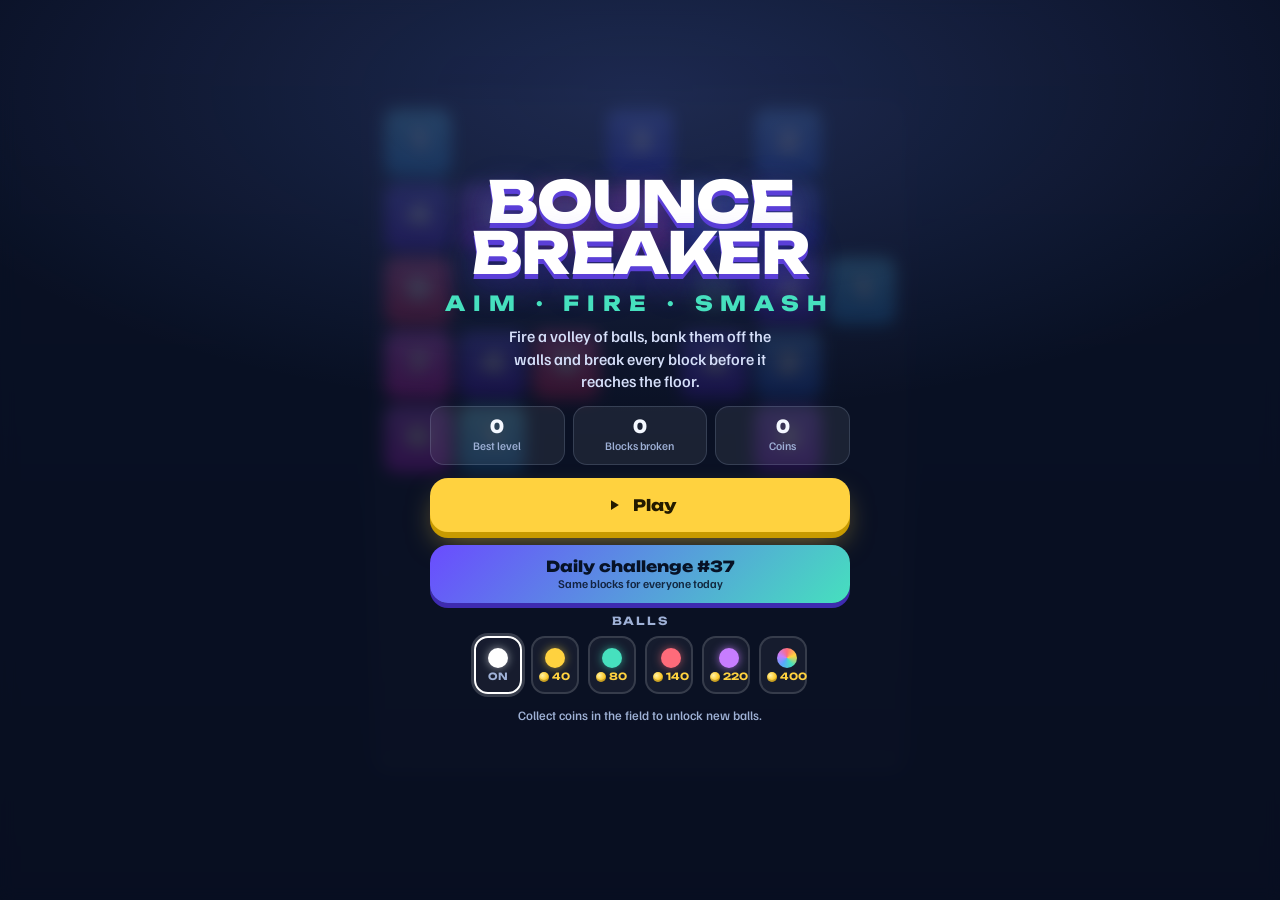
==== games/bounce-breaker/index.html @ fde75083 "Add Stack Tower and Bounce Breaker Stack Tower: one-tap isometric stacker with perfect-drop combos t" ====
<!doctype html>
<html lang="en">
<head>
<meta charset="utf-8">
<meta name="viewport" content="width=device-width,initial-scale=1,maximum-scale=1,user-scalable=no,viewport-fit=cover">
<title>Bounce Breaker: aim, fire and break the blocks</title>
<meta name="description" content="Aim a volley of balls, bank them off the walls and smash numbered blocks before they reach the floor. Collect extra balls, fire lasers and beat the daily challenge.">
<meta name="theme-color" content="#0C1830">
<link rel="preconnect" href="https://fonts.googleapis.com"><link rel="preconnect" href="https://fonts.gstatic.com" crossorigin>
<link rel="stylesheet" href="https://fonts.googleapis.com/css2?family=Familjen+Grotesk:wght@500;600;700&family=Unbounded:wght@600;700;800&display=swap">
<script src="/assets/skerry-sdk.js"></script>
<style>
  :root{
    --ink:#0C1830; --panel:rgba(18,30,58,.88); --line:rgba(200,220,255,.16);
    --text:#F4F8FF; --muted:#9FB1D6; --sun:#FFD23F; --sun-ink:#231A00; --mint:#46E0BE; --coral:#FF6B7A;
    --f-display:"Unbounded","Arial Rounded MT Bold","Trebuchet MS",system-ui,sans-serif;
    --f-body:"Familjen Grotesk","Helvetica Neue",Arial,system-ui,sans-serif;
  }
  *{box-sizing:border-box;-webkit-tap-highlight-color:transparent}
  html,body{margin:0;height:100%;background:var(--ink);color:var(--text);font:500 16px/1.4 var(--f-body);overflow:hidden;overscroll-behavior:none;-webkit-user-select:none;user-select:none;-webkit-touch-callout:none}
  canvas#game{position:fixed;inset:0;width:100%;height:100%;display:block;touch-action:none}
  button{font:inherit;color:inherit;border:0;background:none;cursor:pointer}
  [hidden]{display:none!important}

  .hud{position:fixed;left:0;right:0;top:0;display:flex;gap:8px;align-items:center;pointer-events:none;z-index:2;
    padding:calc(10px + env(safe-area-inset-top,0px)) max(12px,env(safe-area-inset-right,0px)) 0 max(12px,env(safe-area-inset-left,0px))}
  .hud > *{pointer-events:auto}
  .lvl{flex:1;min-width:0;display:grid;gap:2px}
  .lvl small{font:700 .66rem/1 var(--f-display);letter-spacing:.16em;color:var(--muted)}
  .lvl b{font:800 1.7rem/1 var(--f-display);font-variant-numeric:tabular-nums}
  .lvl span{font-size:.74rem;color:var(--muted);font-variant-numeric:tabular-nums}
  .coins{display:flex;align-items:center;gap:6px;padding:7px 11px 7px 8px;border-radius:999px;background:var(--panel);border:1px solid var(--line);font:800 .9rem/1 var(--f-display);font-variant-numeric:tabular-nums}
  .coin{width:18px;height:18px;border-radius:50%;background:radial-gradient(circle at 35% 35%,#FFF2A8,#FFD23F 45%,#E0A400);box-shadow:inset 0 -2px 0 rgba(0,0,0,.18)}
  .ibtn{width:42px;height:42px;border-radius:13px;display:grid;place-items:center;background:var(--panel);border:1px solid var(--line)}
  .ibtn svg{width:19px;height:19px}
  .tools{position:fixed;right:max(12px,env(safe-area-inset-right,0px));bottom:calc(12px + env(safe-area-inset-bottom,0px));display:flex;gap:8px;z-index:2}
  .tool{height:44px;padding:0 14px;border-radius:14px;display:flex;align-items:center;gap:7px;background:var(--panel);border:1px solid var(--line);font:700 .78rem/1 var(--f-display)}
  .tool svg{width:17px;height:17px}
  .tool.on{background:var(--sun);color:var(--sun-ink);border-color:transparent}
  .pop{position:fixed;left:50%;top:34%;transform:translate(-50%,-50%);font:800 clamp(1.8rem,9vw,3rem)/1 var(--f-display);color:#fff;text-shadow:0 4px 30px rgba(0,0,0,.5);opacity:0;pointer-events:none;z-index:4;white-space:nowrap}
  .pop.show{animation:popin 1.3s cubic-bezier(.3,1.6,.5,1) forwards}
  @keyframes popin{0%{opacity:0;transform:translate(-50%,-50%) scale(.5)}15%{opacity:1;transform:translate(-50%,-50%) scale(1.08)}30%{transform:translate(-50%,-50%) scale(1)}75%{opacity:1}100%{opacity:0;transform:translate(-50%,-62%)}}
  .hint{position:fixed;left:0;right:0;bottom:calc(66px + env(safe-area-inset-bottom,0px));text-align:center;font:600 .9rem/1.2 var(--f-body);color:#DCE6FF;pointer-events:none;transition:opacity .4s;z-index:2}

  .screen{position:fixed;inset:0;display:flex;overflow:auto;padding:calc(16px + env(safe-area-inset-top,0px)) 16px calc(16px + env(safe-area-inset-bottom,0px));
    background:radial-gradient(100% 60% at 50% 10%,rgba(110,140,255,.2),transparent 60%),rgba(8,14,32,.8);backdrop-filter:blur(8px);-webkit-backdrop-filter:blur(8px);z-index:5}
  .card{margin:auto;width:min(420px,100%);display:grid;gap:13px;justify-items:center;text-align:center;animation:pop .35s cubic-bezier(.3,1.5,.5,1)}
  @keyframes pop{from{transform:scale(.94);opacity:0}to{transform:none;opacity:1}}
  .logo{margin:0;font:800 clamp(2.5rem,12.5vw,3.6rem)/.9 var(--f-display);letter-spacing:-.03em;color:#fff;text-shadow:0 5px 0 #5B3FD8,0 12px 34px rgba(80,60,220,.45)}
  .logo span{display:block;font-size:.36em;letter-spacing:.38em;margin-top:.7em;color:var(--mint);text-shadow:none}
  .lead{margin:0;color:#D6E0FA;max-width:31ch}
  .stats{display:grid;grid-template-columns:repeat(3,1fr);gap:8px;width:100%}
  .stat{background:rgba(255,255,255,.07);border:1px solid var(--line);border-radius:14px;padding:10px 6px;display:grid;gap:2px}
  .stat b{font:800 1.12rem/1.1 var(--f-display);font-variant-numeric:tabular-nums}
  .stat small{font-size:.72rem;color:var(--muted)}
  .btn{display:inline-flex;align-items:center;justify-content:center;gap:10px;width:100%;height:54px;border-radius:18px;font:800 .98rem/1 var(--f-display);transition:transform .12s,box-shadow .12s}
  .btn svg{width:18px;height:18px}
  .btn.sun{background:var(--sun);color:var(--sun-ink);box-shadow:0 6px 0 #C89A00,0 14px 30px -8px rgba(255,210,63,.55)}
  .btn.sun:active{transform:translateY(4px);box-shadow:0 2px 0 #C89A00}
  .btn.daily{height:auto;min-height:58px;padding:9px 14px;background:linear-gradient(135deg,#6A4CFF,#46E0BE);color:#071226;box-shadow:0 5px 0 #3E2BB0}
  .btn.daily:active{transform:translateY(3px);box-shadow:0 2px 0 #3E2BB0}
  .btn.daily span{display:grid;gap:3px}
  .btn.daily b{font:800 .95rem/1 var(--f-display)}
  .btn.daily small{font:600 .74rem/1.1 var(--f-body);opacity:.85}
  .btn.ghost{background:rgba(255,255,255,.08);border:1px solid var(--line);height:50px;font-size:.88rem}
  .btn.cont{background:linear-gradient(135deg,#FFD23F,#FF9F43);color:#2A1600;box-shadow:0 5px 0 #C27200}
  .btn.cont:disabled{opacity:.45;filter:grayscale(.5)}
  .row2{display:grid;grid-template-columns:1fr 1fr;gap:10px;width:100%}
  .big{font:800 clamp(2.6rem,13vw,3.8rem)/1 var(--f-display);margin:0;font-variant-numeric:tabular-nums}
  .kicker{font:700 .76rem/1 var(--f-display);letter-spacing:.2em;color:var(--muted);margin:0}
  .note{font-size:.8rem;color:var(--muted);margin:0}
  .skins{width:100%;display:grid;gap:8px}
  .skins p{margin:0;font:700 .7rem/1 var(--f-display);letter-spacing:.16em;color:var(--muted)}
  .sk{display:flex;gap:9px;justify-content:center;flex-wrap:wrap}
  .sb{position:relative;width:48px;height:58px;border-radius:14px;border:2px solid rgba(255,255,255,.14);background:rgba(255,255,255,.05);display:grid;place-items:center;align-content:center;gap:4px;padding-top:2px}
  .sb.on{border-color:#fff;box-shadow:0 0 0 3px rgba(255,255,255,.18)}
  .sb i{width:20px;height:20px;border-radius:50%}
  .sb em{font:700 .62rem/1 var(--f-display);font-style:normal;color:var(--sun);display:flex;align-items:center;gap:3px}
  .sb em .coin{width:10px;height:10px}
  .sb.own em{color:var(--muted)}
  .toast{position:fixed;left:50%;bottom:calc(28px + env(safe-area-inset-bottom,0px));transform:translate(-50%,20px);opacity:0;background:var(--text);color:var(--ink);padding:12px 18px;border-radius:999px;font-weight:700;z-index:9;transition:.2s;pointer-events:none;max-width:90vw;text-align:center}
  .toast.show{opacity:1;transform:translate(-50%,0)}
  @media (max-height:660px){.lead{display:none}.card{gap:9px}.logo{font-size:2.2rem}}
  @media (prefers-reduced-motion:reduce){*{animation:none!important;transition:none!important}}
</style>
</head>
<body>
<canvas id="game" aria-label="Bounce Breaker"></canvas>
<div class="hud" id="hud" hidden>
  <div class="lvl"><small id="lvlKick">LEVEL</small><b id="lvl">1</b><span id="lvlSub">Best 0</span></div>
  <div class="coins"><i class="coin"></i><span id="coins">0</span></div>
  <button class="ibtn" id="soundBtn" aria-label="Sound on or off"></button>
  <button class="ibtn" id="pauseBtn" aria-label="Pause"><svg viewBox="0 0 24 24" fill="currentColor"><rect x="6" y="5" width="4" height="14" rx="1.5"/><rect x="14" y="5" width="4" height="14" rx="1.5"/></svg></button>
</div>
<div class="tools" id="tools" hidden>
  <button class="tool" id="ffBtn" aria-label="Fast forward"><svg viewBox="0 0 24 24" fill="currentColor"><path d="M3 6l9 6-9 6zM12 6l9 6-9 6z"/></svg>Fast</button>
  <button class="tool" id="recallBtn" aria-label="Call the balls back"><svg viewBox="0 0 24 24" fill="none" stroke="currentColor" stroke-width="2.6" stroke-linecap="round" stroke-linejoin="round"><path d="M12 4v13M6 11l6 6 6-6M5 21h14"/></svg>Recall</button>
</div>
<div class="hint" id="hint" hidden>Aim at a spot, or pull back below the ball. Let go to fire</div>
<div class="pop" id="pop"></div>

<div class="screen" id="menu">
  <div class="card">
    <h1 class="logo">BOUNCE<br>BREAKER<span>AIM · FIRE · SMASH</span></h1>
    <p class="lead">Fire a volley of balls, bank them off the walls and break every block before it reaches the floor.</p>
    <div class="stats">
      <div class="stat"><b id="sBest">0</b><small>Best level</small></div>
      <div class="stat"><b id="sBroken">0</b><small>Blocks broken</small></div>
      <div class="stat"><b id="sCoins">0</b><small>Coins</small></div>
    </div>
    <button class="btn sun" id="playBtn"><svg viewBox="0 0 24 24" fill="currentColor"><path d="M8 5.5v13l10.5-6.5z"/></svg>Play</button>
    <button class="btn daily" id="dailyBtn"><span><b id="dailyName">Daily challenge</b><small id="dailySub">Same blocks for everyone today</small></span></button>
    <div class="skins"><p>BALLS</p><div class="sk" id="skins"></div></div>
    <p class="note" id="skinNote">Collect coins in the field to unlock new balls.</p>
  </div>
</div>
<div class="screen" id="pause" hidden>
  <div class="card">
    <h2 class="big" style="font-size:2.2rem">Paused</h2>
    <button class="btn sun" id="resumeBtn">Resume</button>
    <div class="row2"><button class="btn ghost" id="restartBtn">Restart</button><button class="btn ghost" id="quitBtn">Menu</button></div>
  </div>
</div>
<div class="screen" id="over" hidden>
  <div class="card">
    <p class="kicker" id="overKick">YOU REACHED</p>
    <h2 class="big" id="overScore">Level 1</h2>
    <p class="note" id="overSub"></p>
    <button class="btn cont" id="contBtn" hidden><span id="contTxt">Continue</span></button>
    <button class="btn sun" id="againBtn"><svg viewBox="0 0 24 24" fill="none" stroke="currentColor" stroke-width="2.6" stroke-linecap="round" stroke-linejoin="round"><path d="M4 12a8 8 0 1 0 2.6-5.9"/><path d="M4 4v4.5h4.5"/></svg>Play again</button>
    <div class="row2"><button class="btn ghost" id="shareBtn">Share</button><button class="btn ghost" id="menuBtn">Menu</button></div>
  </div>
</div>
<div class="toast" id="toast"></div>

<script>
(() => {
"use strict";
const SDK = window.SkerrySDK || { gameplayStart(){}, gameplayStop(){}, happytime(){}, levelEnd(){}, event(){},
  save(k, v){ try { localStorage.setItem("bouncebreaker." + k, JSON.stringify(v)); } catch (e) {} },
  load(k, d){ try { const v = localStorage.getItem("bouncebreaker." + k); return v == null ? d : JSON.parse(v); } catch (e) { return d; } } };
const $ = id => document.getElementById(id);
const clamp = (v, a, b) => v < a ? a : v > b ? b : v;
const lerp = (a, b, t) => a + (b - a) * t;
const SHARE_URL = "https://skerryarcade.com/bounce-breaker/";

/* ---------------- field ----------------
   The field is COLS cells wide. Blocks live in rows 0..ROWS-1; a block pushed into row ROWS ends the run.
   Units are cells; the floor is at FLOOR. */
const COLS = 7, ROWS = 8, FLOOR = 8.9, R = .13, SPEED = 17, GAP = .05, FIRE_GAP = .065;

/* ---------------- ball skins ---------------- */
const SKINS = [
  { id: "pearl", name: "Pearl", cost: 0, col: "#FFFFFF", glow: "rgba(255,255,255,.55)" },
  { id: "sun", name: "Sun", cost: 40, col: "#FFD23F", glow: "rgba(255,210,63,.6)" },
  { id: "mint", name: "Mint", cost: 80, col: "#46E0BE", glow: "rgba(70,224,190,.6)" },
  { id: "coral", name: "Coral", cost: 140, col: "#FF6B7A", glow: "rgba(255,107,122,.6)" },
  { id: "plasma", name: "Plasma", cost: 220, col: "#C77DFF", glow: "rgba(199,125,255,.75)" },
  { id: "prism", name: "Prism", cost: 400, col: null, glow: "rgba(255,255,255,.6)" },
];

/* ---------------- saves ---------------- */
let save = Object.assign({ best: 0, broken: 0, coins: 0, games: 0, skin: "pearl", owned: ["pearl"], sound: true,
  daily: { day: 0, best: 0 }, streak: { last: 0, n: 0 }, tut: false }, SDK.load("save", {}));
const store = () => SDK.save("save", save);
let skin = SKINS.find(s => s.id === save.skin && save.owned.includes(s.id)) || SKINS[0];

/* ---------------- random ---------------- */
function rng(seed){ let a = seed >>> 0; return () => { a = (a + 0x6D2B79F5) >>> 0; let t = a; t = Math.imul(t ^ (t >>> 15), t | 1); t ^= t + Math.imul(t ^ (t >>> 7), t | 61); return ((t ^ (t >>> 14)) >>> 0) / 4294967296; }; }
const dayNo = () => { const d = new Date(); return Math.round((Date.UTC(d.getFullYear(), d.getMonth(), d.getDate()) - Date.UTC(2026, 9, 31)) / 864e5) + 1; };

/* ---------------- audio ---------------- */
const Sound = (() => {
  let ctx = null, master = null;
  function init(){ if (ctx) { if (ctx.state === "suspended") ctx.resume(); return; }
    try { ctx = new (window.AudioContext || window.webkitAudioContext)(); master = ctx.createGain(); master.gain.value = save.sound ? .75 : 0;
      const comp = ctx.createDynamicsCompressor(); master.connect(comp); comp.connect(ctx.destination); } catch (e) { ctx = null; } }
  const ok = () => ctx && save.sound;
  function tone(f, t, dur, type, vol, to){ const o = ctx.createOscillator(), g = ctx.createGain(); o.type = type; o.frequency.setValueAtTime(f, t); if (to) o.frequency.exponentialRampToValueAtTime(to, t + dur);
    g.gain.setValueAtTime(.0001, t); g.gain.exponentialRampToValueAtTime(vol, t + .005); g.gain.exponentialRampToValueAtTime(.0001, t + dur); o.connect(g); g.connect(master); o.start(t); o.stop(t + dur + .05); }
  function noise(t, dur, vol, f, type = "bandpass", q = 1){ const b = ctx.createBuffer(1, Math.ceil(ctx.sampleRate * dur), ctx.sampleRate), d = b.getChannelData(0); for (let i = 0; i < d.length; i++) d[i] = Math.random() * 2 - 1;
    const s = ctx.createBufferSource(), fl = ctx.createBiquadFilter(), g = ctx.createGain(); s.buffer = b; fl.type = type; fl.frequency.value = f; fl.Q.value = q;
    g.gain.setValueAtTime(vol, t); g.gain.exponentialRampToValueAtTime(.0001, t + dur); s.connect(fl); fl.connect(g); g.connect(master); s.start(t); }
  const PENTA = [0, 3, 5, 7, 10, 12, 15, 17];
  let lastHit = 0, lastFire = 0, chain = 0, chainT = 0;
  return { init,
    setOn(on){ if (master) master.gain.setTargetAtTime(on ? .75 : 0, ctx.currentTime, .02); },
    hit(){ if (!ok()) return; const t = ctx.currentTime; if (t - lastHit < .028) return; lastHit = t;
      if (t - chainT > .5) chain = 0; chainT = t; chain++;
      const f = 520 * Math.pow(2, PENTA[chain % PENTA.length] / 12 + Math.floor(chain / PENTA.length % 2) * .5);
      tone(f, t, .06, "triangle", .09); },
    brk(){ if (!ok()) return; const t = ctx.currentTime; tone(880, t, .12, "square", .05, 1760); noise(t, .14, .18, 2400, "bandpass", 1.4); tone(220, t, .1, "sine", .2, 90); },
    fire(){ if (!ok()) return; const t = ctx.currentTime; if (t - lastFire < .05) return; lastFire = t; tone(300, t, .05, "sine", .08, 600); },
    ball(){ if (!ok()) return; const t = ctx.currentTime; tone(660, t, .09, "sine", .16, 990); tone(990, t + .07, .14, "sine", .12, 1320); },
    coin(){ if (!ok()) return; const t = ctx.currentTime; tone(1320, t, .07, "square", .05); tone(1760, t + .06, .18, "square", .05); },
    laser(){ if (!ok()) return; const t = ctx.currentTime; tone(1800, t, .18, "sawtooth", .05, 300); },
    land(){ if (!ok()) return; const t = ctx.currentTime; tone(180, t, .05, "sine", .05, 120); },
    turn(){ if (!ok()) return; const t = ctx.currentTime; noise(t, .25, .06, 600, "lowpass"); tone(160, t, .2, "sine", .1, 110); },
    over(){ if (!ok()) return; const t = ctx.currentTime; [392, 330, 262, 196].forEach((f, i) => tone(f, t + i * .12, .3, "triangle", .14)); },
    best(){ if (!ok()) return; const t = ctx.currentTime; [523, 659, 784, 1046].forEach((f, i) => tone(f, t + i * .08, .4, "triangle", .13)); },
    click(){ if (!ok()) return; tone(880, ctx.currentTime, .05, "triangle", .09); }
  };
})();
let lastBuzz = 0;
const buzz = p => { const n = performance.now(); if (n - lastBuzz < 60) return; lastBuzz = n; try { if (save.sound && navigator.vibrate && (!navigator.userActivation || navigator.userActivation.hasBeenActive)) navigator.vibrate(p); } catch (e) {} };

/* ---------------- state ---------------- */
let state = "menu", phase = "aim";   // phase: aim | fly | shift
let grid = [], balls = [], particles = [], beams = [], floaters = [];
let fireDir = { x: 0, y: -1 }, level = 1, ballCount = 1, pendingBalls = 0, launchX = COLS / 2, nextX = null, toFire = 0, fireT = 0, aimDir = null, turnT = 0, ff = 1;
let paidLv = 0, daily = false, dailyNo = 0, runRnd = Math.random, continued = 0, shiftT = 0, shake = 0, time = 0, brokenRun = 0, coinsRun = 0, startedBest = 0;

const cell = (c, r) => (grid[r] && grid[r][c]) || null;
function emptyGrid(){ grid = []; for (let r = 0; r <= ROWS; r++) grid.push(new Array(COLS).fill(null)); }

/* ---------------- level generation ---------------- */
function makeRow(lv){
  const rnd = daily ? rng(dailyNo * 7919 + lv * 104729) : runRnd;
  const row = new Array(COLS).fill(null), free = [...Array(COLS).keys()];
  const take = () => free.splice(Math.floor(rnd() * free.length), 1)[0];
  // always one extra ball
  row[take()] = { t: "ball" };
  const maxB = Math.min(6, 2 + Math.floor(lv / 7)), n = Math.max(1, Math.min(free.length, 1 + Math.floor(rnd() * maxB) + (lv > 3 && rnd() < .4 ? 1 : 0)));
  for (let i = 0; i < n && free.length; i++) {
    const dbl = lv >= 8 && rnd() < .2;
    const hp = dbl ? lv * 2 : lv;
    row[take()] = { t: "block", hp, max: hp, flash: 0, dbl };
  }
  if (lv >= 4 && free.length && rnd() < .2) row[take()] = { t: rnd() < .5 ? "laserH" : "laserV", used: false };
  if (free.length && rnd() < .38) row[take()] = { t: "coin" };
  return row;
}

/* ---------------- run flow ---------------- */
function startRun(isDaily){
  daily = !!isDaily; dailyNo = dayNo(); runRnd = Math.random;
  emptyGrid(); balls = []; particles = []; beams = []; floaters = [];
  level = 1; ballCount = 1; pendingBalls = 0; launchX = COLS / 2; continued = 0; ff = 1; brokenRun = 0; coinsRun = 0; paidLv = 0; startedBest = save.best;
  grid[0] = makeRow(1); shiftRows(true);
  phase = "aim"; state = "play"; show(null); $("hud").hidden = false; $("tools").hidden = true;
  $("hint").hidden = false; $("hint").style.opacity = save.tut ? 0 : 1;
  hud(); SDK.gameplayStart(); SDK.event("round_start", { daily });
}
// move every row down one; spawn the next row on top
function shiftRows(initial){
  for (let r = ROWS; r > 0; r--) grid[r] = grid[r - 1];
  grid[0] = new Array(COLS).fill(null);
  if (!initial) grid[0] = makeRow(level);
  shiftT = 1;
  // anything reaching the floor row: items vanish, blocks end the run
  const floorRow = grid[ROWS]; let dead = false;
  for (let c = 0; c < COLS; c++) { const o = floorRow[c]; if (!o) continue; if (o.t === "block") dead = true; else floorRow[c] = null; }
  return dead;
}
function fire(){
  if (phase !== "aim" || !aimDir) return;
  phase = "fly"; fireDir = { x: aimDir.x, y: aimDir.y }; toFire = ballCount; fireT = 0; nextX = null; turnT = 0; ff = 1; $("ffBtn").classList.remove("on");
  balls = []; $("hint").style.opacity = 0; if (!save.tut) { save.tut = true; store(); }
  $("tools").hidden = false; $("recallBtn").hidden = true;
  for (let r = 0; r < ROWS; r++) for (let c = 0; c < COLS; c++) { const o = grid[r][c]; if (o && o.t.startsWith("laser")) o.used = false; }
}
function endTurn(){
  phase = "shift"; $("tools").hidden = true;
  if (nextX != null) launchX = nextX;
  ballCount += pendingBalls; pendingBalls = 0;
  // lasers that fired this turn burn out
  for (let r = 0; r < ROWS; r++) for (let c = 0; c < COLS; c++) { const o = grid[r][c]; if (o && o.t.startsWith("laser") && o.used) { grid[r][c] = null; burst(c + .5, r + .5, 8, "#7DF9FF"); } }
  level++;
  const dead = shiftRows(false);
  Sound.turn();
  if (level > save.best && startedBest > 0 && level === startedBest + 1) { popup("NEW BEST!", "#FFD23F"); Sound.best(); SDK.happytime(); }
  else if (level % 25 === 0) popup("LEVEL " + level, "#7CF5D6");
  hud();
  setTimeout(() => { if (state !== "play") return; if (dead) gameOver(); else phase = "aim"; }, 260);
}
function gameOver(){
  state = "over"; phase = "aim"; SDK.gameplayStop(); Sound.over(); buzz([30, 60, 30]);
  finishStats();
  $("overKick").textContent = level > startedBest ? "NEW BEST" : "YOU REACHED";
  $("overScore").textContent = "Level " + level;
  $("overSub").textContent = (daily ? "Daily challenge #" + dailyNo + " · " : "") + ballCount + " balls · " + brokenRun + " blocks broken" + (coinsRun ? " · +" + coinsRun + " coins" : "") + (save.best ? " · best " + save.best : "");
  const cost = contCost(), cb = $("contBtn");
  cb.hidden = daily || continued >= 2;
  cb.disabled = save.coins < cost;
  $("contTxt").innerHTML = "Continue · clear 3 rows · <b>" + cost + "</b> coins";
  show("over"); $("tools").hidden = true;
}
const contCost = () => continued === 0 ? 30 : 75;
function finishStats(){
  // a coin for every four levels reached (paid once per level, even after a continue)
  const bonus = Math.floor(level / 4) - Math.floor(paidLv / 4); if (bonus > 0) { save.coins += bonus; coinsRun += bonus; } paidLv = Math.max(paidLv, level);
  save.games++;
  if (level > save.best) save.best = level;
  if (daily) {
    if (save.daily.day !== dailyNo || level > save.daily.best) save.daily = { day: dailyNo, best: level };
    if (save.streak.last !== dailyNo) { save.streak.n = save.streak.last === dailyNo - 1 ? save.streak.n + 1 : 1; save.streak.last = dailyNo; }
  }
  store();
  SDK.levelEnd(daily ? "daily" : "run", "done", level); SDK.event("run_end", { level, balls: ballCount, daily, continued });
}
function cont(){
  const cost = contCost(); if (save.coins < cost) return;
  save.coins -= cost; continued++; store();
  for (let r = ROWS - 3; r <= ROWS; r++) for (let c = 0; c < COLS; c++) { const o = grid[r][c]; if (o) { if (o.t === "block") burst(c + .5, r + .5, 10, blockColor(o)); grid[r][c] = null; } }
  state = "play"; phase = "aim"; show(null); hud(); Sound.brk(); shake = .4;
  SDK.gameplayStart(); SDK.event("continue", { level, cost });
}

/* ---------------- physics ---------------- */
function hitBlock(o, c, r, ball){
  o.hp--; o.flash = 1; Sound.hit();
  if (o.hp <= 0) breakBlock(o, c, r);
}
function breakBlock(o, c, r){
  grid[r][c] = null; brokenRun++; save.broken++;
  burst(c + .5, r + .5, 14, blockColor(o)); Sound.brk(); buzz(6); shake = Math.min(.25, shake + .06);
}
function laser(o, c, r){
  o.used = true; Sound.laser();
  beams.push({ c, r, h: o.t === "laserH", t: 0 });
  if (o.t === "laserH") { for (let cc = 0; cc < COLS; cc++) { const b = grid[r][cc]; if (b && b.t === "block") hitBlock(b, cc, r); } }
  else { for (let rr = 0; rr < ROWS; rr++) { const b = grid[rr][c]; if (b && b.t === "block") hitBlock(b, c, rr); } }
}
function stepBall(b, dt){
  b.x += b.vx * dt; b.y += b.vy * dt; b.lc = Math.max(0, (b.lc || 0) - dt);
  let bounced = false;
  if (b.x < R) { b.x = R; b.vx = Math.abs(b.vx); bounced = true; }
  if (b.x > COLS - R) { b.x = COLS - R; b.vx = -Math.abs(b.vx); bounced = true; }
  if (b.y < R) { b.y = R; b.vy = Math.abs(b.vy); bounced = true; }
  const c0 = Math.floor(b.x), r0 = Math.floor(b.y);
  for (let r = r0 - 1; r <= r0 + 1; r++) for (let c = c0 - 1; c <= c0 + 1; c++) {
    if (r < 0 || r > ROWS || c < 0 || c >= COLS) continue;
    const o = grid[r][c]; if (!o) continue;
    if (o.t === "block") {
      const x0 = c + GAP, y0 = r + GAP, x1 = c + 1 - GAP, y1 = r + 1 - GAP;
      const px = clamp(b.x, x0, x1), py = clamp(b.y, y0, y1);
      let dx = b.x - px, dy = b.y - py, d = Math.hypot(dx, dy);
      if (d >= R) continue;
      let nx, ny;
      if (d > 1e-6) { nx = dx / d; ny = dy / d; }
      else { // centre inside the block: push out along the shallowest side
        const l = b.x - x0, rr = x1 - b.x, t = b.y - y0, bt = y1 - b.y, m = Math.min(l, rr, t, bt);
        nx = m === l ? -1 : m === rr ? 1 : 0; ny = m === t ? -1 : m === bt ? 1 : 0; if (nx && ny) ny = 0; d = 0; }
      b.x += nx * (R - d); b.y += ny * (R - d);
      const vn = b.vx * nx + b.vy * ny;
      if (vn < 0) { b.vx -= 2 * vn * nx; b.vy -= 2 * vn * ny; hitBlock(o, c, r, b); bounced = true; }
    } else {
      const cx = c + .5, cy = r + .5, d = Math.hypot(b.x - cx, b.y - cy);
      if (o.t === "ball" && d < .32) { grid[r][c] = null; pendingBalls++; Sound.ball(); burst(cx, cy, 10, "#7CF5A0"); floaters.push({ x: cx, y: cy, txt: "+1", col: "#7CF5A0", t: 0 }); }
      else if (o.t === "coin" && d < .3) { grid[r][c] = null; save.coins++; coinsRun++; Sound.coin(); burst(cx, cy, 8, "#FFD23F"); floaters.push({ x: cx, y: cy, txt: "+1", col: "#FFD23F", t: 0 }); hud(); }
      else if (o.t.startsWith("laser") && d < .34 && !(b.lc > 0 && b.lcCell === r * 10 + c)) { b.lc = .18; b.lcCell = r * 10 + c; laser(o, c, r); }
    }
  }
  if (bounced) { // never let a ball skim almost flat forever
    const sp = Math.hypot(b.vx, b.vy), minVy = sp * .14;
    if (Math.abs(b.vy) < minVy) { b.vy = (b.vy >= 0 ? 1 : -1) * minVy; const k = sp / Math.hypot(b.vx, b.vy); b.vx *= k; b.vy *= k; }
  }
  if (b.y >= FLOOR - R && b.vy > 0) { b.y = FLOOR - R; land(b); }
}
function land(b){
  b.done = true; b.vx = b.vy = 0;
  if (nextX == null) { nextX = clamp(b.x, R * 2, COLS - R * 2); Sound.land(); }
}
function update(dt){
  time += dt;
  shake = Math.max(0, shake - dt);
  if (shiftT > 0) shiftT = Math.max(0, shiftT - dt * 5);
  for (let r = 0; r <= ROWS; r++) for (let c = 0; c < COLS; c++) { const o = grid[r][c]; if (o && o.flash) o.flash = Math.max(0, o.flash - dt * 6); }
  for (let i = particles.length - 1; i >= 0; i--) { const p = particles[i]; p.t += dt; if (p.t > p.life) { particles.splice(i, 1); continue; } p.vy += 9 * dt; p.x += p.vx * dt; p.y += p.vy * dt; }
  for (let i = beams.length - 1; i >= 0; i--) { beams[i].t += dt; if (beams[i].t > .3) beams.splice(i, 1); }
  for (let i = floaters.length - 1; i >= 0; i--) { floaters[i].t += dt; if (floaters[i].t > .8) floaters.splice(i, 1); }
  if (state !== "play") return;
  if (phase === "fly") {
    const sdt = dt * ff; turnT += dt;
    if (turnT > 7 && $("recallBtn").hidden) $("recallBtn").hidden = false;
    if (turnT > 14 && ff === 1) { ff = 2; $("ffBtn").classList.add("on"); }
    // fire the volley one ball at a time
    fireT -= sdt;
    while (toFire > 0 && fireT <= 0) { balls.push({ x: launchX, y: FLOOR - R, vx: fireDir.x * SPEED, vy: fireDir.y * SPEED, done: false }); toFire--; fireT += FIRE_GAP; Sound.fire(); }
    const steps = Math.max(1, Math.ceil(SPEED * sdt / .07)), h = sdt / steps;
    for (let s = 0; s < steps; s++) for (const b of balls) if (!b.done) stepBall(b, h);
    // landed balls roll to the next launch point
    for (const b of balls) if (b.done && nextX != null) b.x = lerp(b.x, nextX, Math.min(1, dt * 10));
    if (toFire === 0 && balls.every(b => b.done)) endTurn();
  }
}
function recall(){ if (phase !== "fly") return; toFire = 0; for (const b of balls) if (!b.done) { b.y = FLOOR - R; land(b); } }

/* ---------------- aiming ---------------- */
let aiming = false, aimPt = null;
function aimFrom(px, py){
  const wx = (px - OX) / CS, wy = (py - OY) / CS;
  let dx = wx - launchX, dy = wy - (FLOOR - R);
  // above the ball: aim at the finger. Below it: pull back like a slingshot, so the finger never hides the guide
  if (dy > .35) { dx = -dx; dy = -dy; }
  else if (dy > -.15) return null;
  let a = Math.atan2(dy, dx); const min = 8 * Math.PI / 180;
  a = clamp(a, -Math.PI + min, -min);
  return { x: Math.cos(a), y: Math.sin(a) };
}
// trace the first bounce for the aim guide
function trace(dir){
  const b = { x: launchX, y: FLOOR - R, vx: dir.x, vy: dir.y }, pts = [[b.x, b.y]]; let bounces = 0, dist = 0, afterLen = 0;
  for (let i = 0; i < 1600 && dist < 30; i++) {
    const h = .025; b.x += b.vx * h; b.y += b.vy * h; dist += h; if (bounces) afterLen += h;
    let hit = false;
    if (b.x < R) { b.x = R; b.vx = Math.abs(b.vx); hit = true; }
    if (b.x > COLS - R) { b.x = COLS - R; b.vx = -Math.abs(b.vx); hit = true; }
    if (b.y < R) { b.y = R; b.vy = Math.abs(b.vy); hit = true; }
    const c = Math.floor(b.x), r = Math.floor(b.y);
    for (let rr = r - 1; rr <= r + 1 && !hit; rr++) for (let cc = c - 1; cc <= c + 1 && !hit; cc++) {
      const o = cell(cc, rr); if (!o || o.t !== "block" || rr >= ROWS + 1) continue;
      const px = clamp(b.x, cc + GAP, cc + 1 - GAP), py = clamp(b.y, rr + GAP, rr + 1 - GAP), dx = b.x - px, dy = b.y - py, d = Math.hypot(dx, dy);
      if (d < R && d > 1e-6) { const nx = dx / d, ny = dy / d, vn = b.vx * nx + b.vy * ny; if (vn < 0) { b.vx -= 2 * vn * nx; b.vy -= 2 * vn * ny; b.x += nx * (R - d); b.y += ny * (R - d); hit = true; } }
    }
    if (hit) { bounces++; pts.push([b.x, b.y]); }
    if (bounces >= 1 && afterLen > 1.6) break;
    if (b.y > FLOOR) break;
  }
  pts.push([b.x, b.y]);
  return pts;
}

/* ---------------- rendering ---------------- */
const cv = $("game"), ctx = cv.getContext("2d");
const COVER = /[?&]cover=1/.test(location.search);
let DPR = 1, VW = 0, VH = 0, CS = 40, OX = 0, OY = 0, ballSprite = null;
function layout(){
  DPR = Math.min(window.devicePixelRatio || 1, 2.5); VW = innerWidth; VH = innerHeight;
  cv.width = Math.round(VW * DPR); cv.height = Math.round(VH * DPR);
  const top = 70 + safeTop(), bottom = 70;
  CS = Math.min((VW - 20) / COLS, (VH - top - bottom) / FLOOR, COVER ? 132 : 74);
  OX = (VW - COLS * CS) / 2; OY = top + Math.max(0, (VH - top - bottom - FLOOR * CS) * .35);
  makeSprite();
  const hint = $("hint"); hint.style.bottom = "auto"; hint.style.top = Math.min(VH - 30, OY + FLOOR * CS + Math.max(36, CS * .75)) + "px";
}
function safeTop(){ let p = $("satProbe"); if (!p) { p = document.createElement("div"); p.id = "satProbe"; p.style.cssText = "position:fixed;top:0;height:env(safe-area-inset-top,0px);width:0;visibility:hidden"; document.body.appendChild(p); } return p.offsetHeight || 0; }
function makeSprite(){
  const s = Math.ceil(R * CS * 2 * 3.2 * DPR), c = document.createElement("canvas"); c.width = c.height = s; const g = c.getContext("2d"), m = s / 2;
  const glow = g.createRadialGradient(m, m, 0, m, m, m); glow.addColorStop(0, skin.glow); glow.addColorStop(1, skin.glow.replace(/[\d.]+\)$/, "0)")); g.fillStyle = glow; g.fillRect(0, 0, s, s);
  const rr = R * CS * DPR; g.fillStyle = skin.col || "#fff"; g.beginPath(); g.arc(m, m, rr, 0, 7); g.fill();
  g.fillStyle = "rgba(255,255,255,.7)"; g.beginPath(); g.arc(m - rr * .3, m - rr * .3, rr * .35, 0, 7); g.fill();
  ballSprite = c;
}
// block colour: a hue scale from cool (weak) to hot (strong, relative to the current level)
function blockColor(o){ const k = clamp(o.max / Math.max(1, level * 1.6), 0, 1), h = lerp(178, 338, k); return "hsl(" + h + ",80%,60%)"; }
function blockHue(o){ return lerp(178, 338, clamp(o.max / Math.max(1, level * 1.6), 0, 1)); }
function rrect(x, y, w, h, r){ ctx.beginPath(); ctx.moveTo(x + r, y); ctx.arcTo(x + w, y, x + w, y + h, r); ctx.arcTo(x + w, y + h, x, y + h, r); ctx.arcTo(x, y + h, x, y, r); ctx.arcTo(x, y, x + w, y, r); ctx.closePath(); }
function burst(x, y, n, col){ for (let i = 0; i < n; i++) { const a = Math.random() * 6.28, s = 1.5 + Math.random() * 4; particles.push({ x, y, vx: Math.cos(a) * s, vy: Math.sin(a) * s - 1.5, t: 0, life: .45 + Math.random() * .35, col, sz: .05 + Math.random() * .08 }); } }
function render(){
  ctx.setTransform(DPR, 0, 0, DPR, 0, 0);
  // backdrop
  const bg = ctx.createLinearGradient(0, 0, 0, VH); bg.addColorStop(0, "#111E3C"); bg.addColorStop(1, "#0A1328"); ctx.fillStyle = bg; ctx.fillRect(0, 0, VW, VH);
  const sx = shake > 0 ? (Math.random() - .5) * shake * 14 : 0, sy = shake > 0 ? (Math.random() - .5) * shake * 14 : 0;
  ctx.translate(sx, sy);
  // field
  const FW = COLS * CS, FH = FLOOR * CS;
  rrect(OX - 6, OY - 6, FW + 12, FH + 12, 16); ctx.fillStyle = "rgba(255,255,255,.035)"; ctx.fill(); ctx.strokeStyle = "rgba(170,190,255,.14)"; ctx.lineWidth = 1.5; ctx.stroke();
  ctx.fillStyle = "rgba(170,190,255,.05)";
  for (let r = 0; r < ROWS; r++) for (let c = 0; c < COLS; c++) { ctx.beginPath(); ctx.arc(OX + (c + .5) * CS, OY + (r + .5) * CS, 1.6, 0, 7); ctx.fill(); }
  // danger zone: the last row lights up when a block sits in it
  const danger = grid[ROWS - 1].some(o => o && o.t === "block");
  if (danger) { ctx.fillStyle = "rgba(255,80,110," + (.08 + .06 * Math.sin(time * 6)) + ")"; ctx.fillRect(OX, OY + (ROWS - 1) * CS, FW, CS); }
  // floor line
  ctx.strokeStyle = danger ? "rgba(255,100,120,.6)" : "rgba(170,190,255,.25)"; ctx.lineWidth = 2; ctx.setLineDash([6, 6]); ctx.beginPath(); ctx.moveTo(OX, OY + FLOOR * CS); ctx.lineTo(OX + FW, OY + FLOOR * CS); ctx.stroke(); ctx.setLineDash([]);
  // cells
  const slide = shiftT * shiftT * CS;
  ctx.textAlign = "center"; ctx.textBaseline = "middle";
  for (let r = 0; r <= ROWS; r++) for (let c = 0; c < COLS; c++) {
    const o = grid[r][c]; if (!o) continue;
    const x = OX + c * CS, y = OY + r * CS - slide;
    if (o.t === "block") {
      const g = CS * GAP, w = CS - g * 2, h = CS - g * 2, hue = blockHue(o);
      rrect(x + g, y + g + 3, w, h, CS * .16); ctx.fillStyle = "hsla(" + hue + ",70%,22%,.8)"; ctx.fill();
      const grd = ctx.createLinearGradient(0, y + g, 0, y + g + h); grd.addColorStop(0, "hsl(" + hue + ",85%,66%)"); grd.addColorStop(1, "hsl(" + (hue + 12) + ",80%,52%)");
      rrect(x + g, y + g, w, h, CS * .16); ctx.fillStyle = grd; ctx.fill();
      if (o.dbl) { ctx.strokeStyle = "rgba(255,255,255,.75)"; ctx.lineWidth = 2; rrect(x + g + 3, y + g + 3, w - 6, h - 6, CS * .12); ctx.stroke(); }
      if (o.flash) { rrect(x + g, y + g, w, h, CS * .16); ctx.fillStyle = "rgba(255,255,255," + o.flash * .6 + ")"; ctx.fill(); }
      const fs = o.hp >= 1000 ? .26 : o.hp >= 100 ? .32 : .38;
      ctx.font = "800 " + (CS * fs) + "px Unbounded, system-ui, sans-serif"; ctx.fillStyle = "rgba(0,0,0,.25)"; ctx.fillText(o.hp, x + CS / 2, y + CS / 2 + 2);
      ctx.fillStyle = "#fff"; ctx.fillText(o.hp, x + CS / 2, y + CS / 2);
    } else if (o.t === "ball") {
      const p = 1 + Math.sin(time * 5 + c) * .08;
      ctx.strokeStyle = "#7CF5A0"; ctx.lineWidth = CS * .06; ctx.beginPath(); ctx.arc(x + CS / 2, y + CS / 2, CS * .24 * p, 0, 7); ctx.stroke();
      ctx.fillStyle = "#7CF5A0"; ctx.beginPath(); ctx.arc(x + CS / 2, y + CS / 2, CS * .1, 0, 7); ctx.fill();
    } else if (o.t === "coin") {
      const sq = Math.abs(Math.cos(time * 3 + c));
      ctx.save(); ctx.translate(x + CS / 2, y + CS / 2); ctx.scale(.35 + .65 * sq, 1);
      ctx.fillStyle = "#E0A400"; ctx.beginPath(); ctx.arc(0, 2, CS * .19, 0, 7); ctx.fill();
      ctx.fillStyle = "#FFD23F"; ctx.beginPath(); ctx.arc(0, 0, CS * .19, 0, 7); ctx.fill();
      ctx.fillStyle = "rgba(255,255,255,.6)"; ctx.beginPath(); ctx.arc(-CS * .05, -CS * .05, CS * .06, 0, 7); ctx.fill(); ctx.restore();
    } else if (o.t === "laserH" || o.t === "laserV") {
      const cx = x + CS / 2, cy = y + CS / 2, rad = CS * .26;
      ctx.fillStyle = o.used ? "rgba(125,249,255,.35)" : "rgba(125,249,255,.16)"; ctx.beginPath(); ctx.arc(cx, cy, rad, 0, 7); ctx.fill();
      ctx.strokeStyle = "#7DF9FF"; ctx.lineWidth = 2; ctx.stroke();
      ctx.save(); ctx.translate(cx, cy); if (o.t === "laserV") ctx.rotate(Math.PI / 2);
      ctx.lineWidth = 2.6; ctx.lineCap = "round"; ctx.beginPath(); ctx.moveTo(-rad * .62, 0); ctx.lineTo(rad * .62, 0);
      ctx.moveTo(-rad * .62 + 5, -4); ctx.lineTo(-rad * .62, 0); ctx.lineTo(-rad * .62 + 5, 4); ctx.moveTo(rad * .62 - 5, -4); ctx.lineTo(rad * .62, 0); ctx.lineTo(rad * .62 - 5, 4); ctx.stroke(); ctx.restore();
    }
  }
  // laser beams
  for (const b of beams) { const k = 1 - b.t / .3; ctx.fillStyle = "rgba(125,249,255," + k * .7 + ")";
    if (b.h) ctx.fillRect(OX, OY + (b.r + .5) * CS - CS * .08 * k - 1, FW, CS * .16 * k + 2); else ctx.fillRect(OX + (b.c + .5) * CS - CS * .08 * k - 1, OY, CS * .16 * k + 2, ROWS * CS); }
  // aim guide
  if (state === "play" && phase === "aim" && aimDir) {
    const pts = trace(aimDir); ctx.fillStyle = "rgba(255,255,255,.85)";
    let carry = 0;
    for (let i = 0; i < pts.length - 1; i++) {
      const [ax, ay] = pts[i], [bx, by] = pts[i + 1], L = Math.hypot(bx - ax, by - ay);
      for (let d = carry; d < L; d += .34) { const t = d / L, fade = i === 0 ? 1 : .45; ctx.globalAlpha = fade; ctx.beginPath(); ctx.arc(OX + lerp(ax, bx, t) * CS, OY + lerp(ay, by, t) * CS, CS * .045, 0, 7); ctx.fill(); carry = d + .34 - L; }
    }
    ctx.globalAlpha = 1;
  }
  // balls
  const prism = skin.col === null, sw = ballSprite.width / DPR;
  for (const b of balls) { if (b.done && phase !== "fly") continue; const x = OX + b.x * CS, y = OY + b.y * CS;
    if (prism) { ctx.fillStyle = "hsl(" + ((time * 200 + b.x * 40) % 360) + ",90%,65%)"; ctx.beginPath(); ctx.arc(x, y, R * CS, 0, 7); ctx.fill(); }
    else ctx.drawImage(ballSprite, x - sw / 2, y - sw / 2, sw, sw); }
  // launcher: the waiting ball and how many are in the volley
  if (state === "play" && (phase === "aim" || phase === "shift" || (phase === "fly" && toFire > 0))) {
    const x = OX + launchX * CS, y = OY + (FLOOR - R) * CS;
    if (prism) { ctx.fillStyle = "hsl(" + ((time * 200) % 360) + ",90%,65%)"; ctx.beginPath(); ctx.arc(x, y, R * CS, 0, 7); ctx.fill(); } else ctx.drawImage(ballSprite, x - sw / 2, y - sw / 2, sw, sw);
    const n = phase === "fly" ? toFire : ballCount;
    ctx.font = "800 " + Math.max(12, CS * .26) + "px Unbounded, system-ui, sans-serif"; ctx.fillStyle = "#fff"; ctx.textAlign = launchX > COLS - 1.2 ? "right" : "left";
    ctx.fillText("×" + n, x + (launchX > COLS - 1.2 ? -1 : 1) * CS * .32, y + CS * .42);
  }
  // particles and floating labels
  for (const p of particles) { ctx.globalAlpha = 1 - p.t / p.life; ctx.fillStyle = p.col; const s = p.sz * CS; ctx.fillRect(OX + p.x * CS - s / 2, OY + p.y * CS - s / 2, s, s); }
  ctx.globalAlpha = 1;
  ctx.textAlign = "center";
  for (const f of floaters) { ctx.globalAlpha = 1 - f.t / .8; ctx.fillStyle = f.col; ctx.font = "800 " + (CS * .3) + "px Unbounded, system-ui, sans-serif"; ctx.fillText(f.txt, OX + f.x * CS, OY + (f.y - f.t * .8) * CS); }
  ctx.globalAlpha = 1;
}

/* ---------------- HUD and screens ---------------- */
function hud(){
  $("lvl").textContent = level; $("lvlKick").textContent = daily ? "DAILY #" + dailyNo : "LEVEL";
  $("lvlSub").textContent = daily ? "Today's best " + (save.daily.day === dailyNo ? save.daily.best : "–") : "Best " + Math.max(save.best, level);
  $("coins").textContent = save.coins;
}
function show(id){ for (const s of ["menu", "over", "pause"]) $(s).hidden = s !== id; }
function popup(text, col){ const p = $("pop"); p.textContent = text; p.style.color = col || "#fff"; p.classList.remove("show"); void p.offsetWidth; p.classList.add("show"); }
let toastT; function toast(m){ const t = $("toast"); t.textContent = m; t.classList.add("show"); clearTimeout(toastT); toastT = setTimeout(() => t.classList.remove("show"), 2400); }
function refreshMenu(){
  $("sBest").textContent = save.best; $("sBroken").textContent = save.broken >= 10000 ? Math.round(save.broken / 1000) + "k" : save.broken; $("sCoins").textContent = save.coins;
  const n = dayNo(), played = save.daily.day === n;
  $("dailyName").textContent = "Daily challenge #" + n;
  $("dailySub").textContent = played ? "Today: level " + save.daily.best + (save.streak.n > 1 && save.streak.last === n ? " · " + save.streak.n + "-day streak" : "") + " · try again" : "Same blocks for everyone today";
  const box = $("skins"); box.innerHTML = "";
  for (const s of SKINS) {
    const own = save.owned.includes(s.id), b = document.createElement("button");
    b.className = "sb" + (s === skin ? " on" : "") + (own ? " own" : "");
    b.setAttribute("aria-label", s.name + (own ? "" : ", " + s.cost + " coins"));
    const dot = s.col ? "background:" + s.col + ";box-shadow:0 0 10px " + s.glow : "background:conic-gradient(#FF6B7A,#FFD23F,#46E0BE,#58A8FF,#C77DFF,#FF6B7A)";
    b.innerHTML = "<i style='" + dot + "'></i><em>" + (own ? (s === skin ? "ON" : "") : "<i class='coin'></i>" + s.cost) + "</em>";
    b.addEventListener("click", e => { e.stopPropagation(); Sound.init(); Sound.click();
      if (!own) {
        if (save.coins < s.cost) { $("skinNote").textContent = s.name + " costs " + s.cost + " coins. You have " + save.coins + "."; return; }
        save.coins -= s.cost; save.owned.push(s.id); Sound.coin(); SDK.event("skin_bought", { skin: s.id }); $("skinNote").textContent = s.name + " unlocked!";
      } else $("skinNote").textContent = s.name + " selected.";
      skin = s; save.skin = s.id; store(); makeSprite(); refreshMenu(); });
    box.appendChild(b);
  }
}
function toMenu(){ if (state === "play" || state === "pause") SDK.gameplayStop(); state = "menu"; $("hud").hidden = true; $("tools").hidden = true; $("hint").hidden = true; refreshMenu(); show("menu"); demo(); }
function demo(){ // a calm field behind the menu
  emptyGrid(); level = 6; balls = []; const rnd = rng(7);
  for (let r = 0; r < 5; r++) for (let c = 0; c < COLS; c++) if (rnd() < .5) { const hp = 1 + Math.floor(rnd() * 9); grid[r][c] = { t: "block", hp, max: hp, flash: 0 }; } else if (rnd() < .15) grid[r][c] = { t: "ball" };
}
function pause(){ if (state !== "play") return; state = "pause"; SDK.gameplayStop(); aiming = false; aimDir = null; show("pause"); }
function resume(){ if (state !== "pause") return; state = "play"; show(null); SDK.gameplayStart(); last = performance.now(); }
async function share(){
  const text = "Bounce Breaker " + (daily ? "Daily #" + dailyNo + ": " : "") + "I reached level " + level + " with " + ballCount + " balls 🔷 Beat it?\n" + SHARE_URL;
  SDK.event("share", { level, daily });
  try { if (navigator.share) { await navigator.share({ text }); return; } } catch (e) { if (e && e.name === "AbortError") return; }
  try { await navigator.clipboard.writeText(text); toast("Copied. Paste it to a friend"); } catch (e) { toast(text); }
}
function soundIcon(){ $("soundBtn").innerHTML = save.sound ? '<svg viewBox="0 0 24 24" fill="none" stroke="currentColor" stroke-width="2" stroke-linecap="round"><path d="M4 9.5h3.5L12 5v14l-4.5-4.5H4z" fill="currentColor"/><path d="M16 9a4 4 0 0 1 0 6M18.5 6.5a7.5 7.5 0 0 1 0 11"/></svg>' : '<svg viewBox="0 0 24 24" fill="none" stroke="currentColor" stroke-width="2" stroke-linecap="round"><path d="M4 9.5h3.5L12 5v14l-4.5-4.5H4z" fill="currentColor"/><path d="M16.5 9.5l5 5M21.5 9.5l-5 5"/></svg>'; }
function toggleSound(){ save.sound = !save.sound; store(); Sound.setOn(save.sound); soundIcon(); }

/* ---------------- input ---------------- */
cv.addEventListener("pointerdown", e => { Sound.init(); if (state !== "play" || phase !== "aim") return; aiming = true; aimDir = aimFrom(e.clientX, e.clientY); try { cv.setPointerCapture(e.pointerId); } catch (_) {} });
cv.addEventListener("pointermove", e => { if (state !== "play" || phase !== "aim") return;
  if (aiming) aimDir = aimFrom(e.clientX, e.clientY);
  else if (e.pointerType === "mouse") aimDir = aimFrom(e.clientX, e.clientY);    // desktop: the guide follows the mouse
});
cv.addEventListener("pointerup", e => { if (!aiming) { if (e.pointerType === "mouse" && phase === "aim" && state === "play") { aimDir = aimFrom(e.clientX, e.clientY); if (aimDir) fire(); } return; }
  aiming = false; if (aimDir) fire(); aimDir = null; });
cv.addEventListener("pointercancel", () => { aiming = false; aimDir = null; });
cv.addEventListener("pointerleave", e => { if (e.pointerType === "mouse" && !aiming) aimDir = null; });
let keyAng = -Math.PI / 2;
addEventListener("keydown", e => {
  Sound.init();
  if (e.code === "KeyP" || e.code === "Escape") { state === "play" ? pause() : state === "pause" && resume(); }
  if (e.code === "KeyM") toggleSound();
  if (state !== "play") return;
  if (phase === "aim" && (e.code === "ArrowLeft" || e.code === "ArrowRight")) { e.preventDefault(); keyAng = clamp(keyAng + (e.code === "ArrowLeft" ? -.035 : .035) * (e.shiftKey ? 3 : 1), -Math.PI + .14, -.14); aimDir = { x: Math.cos(keyAng), y: Math.sin(keyAng) }; }
  if (e.code === "Space") { e.preventDefault(); if (phase === "aim") { if (!aimDir) aimDir = { x: Math.cos(keyAng), y: Math.sin(keyAng) }; fire(); aimDir = null; } else if (phase === "fly") toggleFF(); }
  if (e.code === "KeyR" && phase === "fly") recall();
});
function toggleFF(){ ff = ff === 1 ? 2.5 : 1; $("ffBtn").classList.toggle("on", ff > 1); }
const tap = (id, fn) => $(id).addEventListener("click", e => { e.stopPropagation(); Sound.init(); fn(); });
tap("playBtn", () => startRun(false)); tap("dailyBtn", () => startRun(true)); tap("againBtn", () => startRun(daily)); tap("menuBtn", toMenu); tap("shareBtn", share);
tap("contBtn", cont); tap("pauseBtn", pause); tap("resumeBtn", resume); tap("restartBtn", () => { finishStats(); startRun(daily); }); tap("quitBtn", () => { finishStats(); toMenu(); });
tap("soundBtn", toggleSound); tap("ffBtn", toggleFF); tap("recallBtn", recall);
addEventListener("blur", pause);
document.addEventListener("visibilitychange", () => { if (document.hidden) pause(); });
addEventListener("resize", layout);

/* ---------------- loop ---------------- */
let last = performance.now();
function frame(now){ const dt = Math.min(.033, (now - last) / 1000); last = now; update(dt); render(); requestAnimationFrame(frame); }
layout(); soundIcon(); toMenu();
requestAnimationFrame(t => { last = t; requestAnimationFrame(frame); });

if (/[?&]debug=1/.test(location.search)) window.__bb = { get state(){ return state; }, get phase(){ return phase; }, get level(){ return level; }, get balls(){ return ballCount; },
  aim(deg){ const a = -deg * Math.PI / 180; aimDir = { x: Math.cos(a), y: Math.sin(a) }; }, fire, recall, setFF(v){ ff = v; }, give(n){ ballCount += n; }, coins(n){ save.coins += n; store(); hud(); }, startRun,
  jump(lv){ level = lv; for (let r = 0; r < 5; r++) grid[r] = makeRow(lv - r); } };
})();
</script>
</body>
</html>
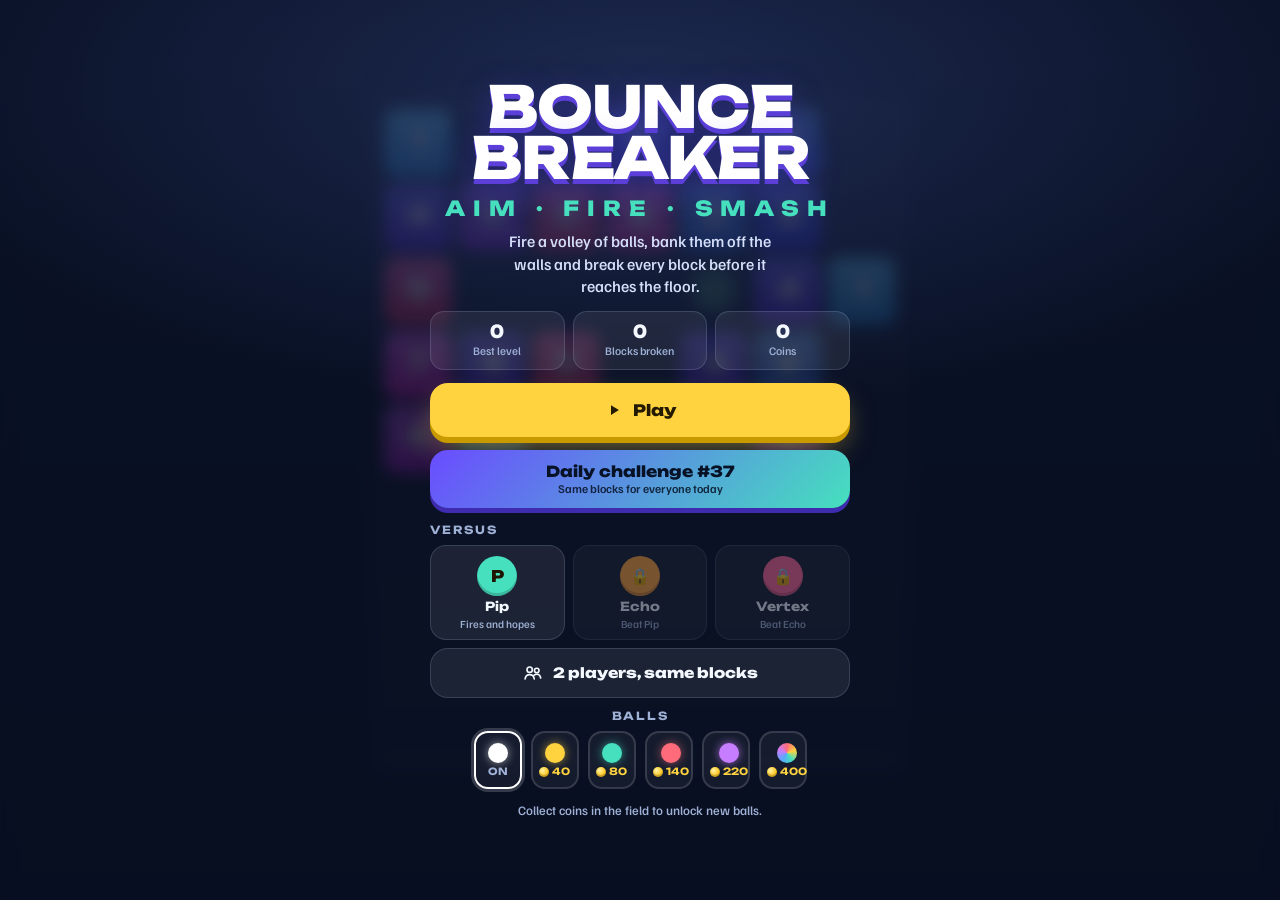
==== commit a2a7f675: "Add 2-player and vs-computer modes to the portal games Every portal game now has a VERSUS section: t" ====
--- a/games/bounce-breaker/index.html
+++ b/games/bounce-breaker/index.html
@@ -78,6 +78,19 @@
   .sb em{font:700 .62rem/1 var(--f-display);font-style:normal;color:var(--sun);display:flex;align-items:center;gap:3px}
   .sb em .coin{width:10px;height:10px}
   .sb.own em{color:var(--muted)}
+
+  .vs{width:100%;display:grid;gap:8px}
+  .vs .vlabel{font:700 .7rem/1 var(--f-display);letter-spacing:.16em;color:var(--muted);text-align:left;margin:4px 0 0}
+  .rivals{display:grid;grid-template-columns:repeat(3,1fr);gap:8px}
+  .rival{position:relative;display:grid;gap:4px;justify-items:center;padding:10px 6px 9px;border-radius:16px;background:rgba(255,255,255,.08);border:1px solid var(--line);transition:transform .12s}
+  .rival:active{transform:scale(.96)}
+  .rival .face{width:40px;height:40px;border-radius:50%;display:grid;place-items:center;font:800 1rem/1 var(--f-display);color:#1E1400;box-shadow:inset 0 -3px 0 rgba(0,0,0,.18)}
+  .rival b{font:700 .78rem/1.1 var(--f-display)}
+  .rival small{font-size:.68rem;color:var(--muted);line-height:1.2}
+  .rival.locked{opacity:.45}
+  .rival .star{position:absolute;top:5px;right:8px;color:var(--sun);font-size:.85rem}
+  .btn.duo2{background:rgba(255,255,255,.08);border:1px solid var(--line);height:50px;font-size:.88rem}
+  .btn.duo2 svg{width:20px;height:20px}
   .toast{position:fixed;left:50%;bottom:calc(28px + env(safe-area-inset-bottom,0px));transform:translate(-50%,20px);opacity:0;background:var(--text);color:var(--ink);padding:12px 18px;border-radius:999px;font-weight:700;z-index:9;transition:.2s;pointer-events:none;max-width:90vw;text-align:center}
   .toast.show{opacity:1;transform:translate(-50%,0)}
   @media (max-height:660px){.lead{display:none}.card{gap:9px}.logo{font-size:2.2rem}}
@@ -110,6 +123,11 @@
     </div>
     <button class="btn sun" id="playBtn"><svg viewBox="0 0 24 24" fill="currentColor"><path d="M8 5.5v13l10.5-6.5z"/></svg>Play</button>
     <button class="btn daily" id="dailyBtn"><span><b id="dailyName">Daily challenge</b><small id="dailySub">Same blocks for everyone today</small></span></button>
+    <div class="vs">
+      <p class="vlabel">VERSUS</p>
+      <div class="rivals" id="rivals"></div>
+      <button class="btn duo2" id="duoBtn"><svg viewBox="0 0 24 24" fill="none" stroke="currentColor" stroke-width="2" stroke-linecap="round"><circle cx="8" cy="8" r="3.2"/><circle cx="16.5" cy="9" r="2.7"/><path d="M2.5 19c.6-3.3 2.8-5 5.5-5s4.9 1.7 5.5 5M13.6 14.4c.9-.6 1.9-.9 2.9-.9 2.3 0 4.2 1.5 4.7 4.5"/></svg>2 players, same blocks</button>
+    </div>
     <div class="skins"><p>BALLS</p><div class="sk" id="skins"></div></div>
     <p class="note" id="skinNote">Collect coins in the field to unlock new balls.</p>
   </div>
@@ -215,7 +233,7 @@
 
 /* ---------------- level generation ---------------- */
 function makeRow(lv){
-  const rnd = daily ? rng(dailyNo * 7919 + lv * 104729) : runRnd;
+  const rnd = daily ? rng(dailyNo * 7919 + lv * 104729) : duel() ? rng(duelSeed + lv * 104729) : runRnd;
   const row = new Array(COLS).fill(null), free = [...Array(COLS).keys()];
   const take = () => free.splice(Math.floor(rnd() * free.length), 1)[0];
   // always one extra ball
@@ -231,15 +249,106 @@
   return row;
 }
 
+
+/* ---------------- rivals: shared picker ---------------- */
+function rivalUnlocked(i){ return i === 0 || !!(save.beaten || {})[RIVALS[i - 1].id]; }
+function buildRivals(){
+  const box = $("rivals"); if (!box) return; save.beaten = save.beaten || {};
+  box.innerHTML = RIVALS.map((r, i) => '<button class="rival' + (rivalUnlocked(i) ? "" : " locked") + '" data-r="' + i + '">' + (save.beaten[r.id] ? '<span class="star">★</span>' : "") +
+    '<span class="face" style="background:' + r.color + '">' + (rivalUnlocked(i) ? r.face : "🔒") + '</span><b>' + r.short + '</b><small>' + (rivalUnlocked(i) ? r.blurb : "Beat " + RIVALS[i - 1].short) + "</small></button>").join("");
+}
+function onRival(fn){ $("rivals").addEventListener("click", e => { const b = e.target.closest("[data-r]"); if (!b) return; e.stopPropagation(); try { Sound.init(); } catch (_) {}
+  const i = +b.dataset.r; if (!rivalUnlocked(i)) { toast("Beat " + RIVALS[i - 1].name + " first"); return; } fn(RIVALS[i]); }); }
+function beatRival(r){ save.beaten = save.beaten || {}; const first = !save.beaten[r.id]; save.beaten[r.id] = true; store(); const i = RIVALS.indexOf(r);
+  return first && i < RIVALS.length - 1 ? RIVALS[i + 1].name + " unlocked" : ""; }
+const gauss = () => { let u = 0, v = 0; while (!u) u = Math.random(); while (!v) v = Math.random(); return Math.sqrt(-2 * Math.log(u)) * Math.cos(2 * Math.PI * v); };
+
+const RIVALS = [
+  { id: "pip", name: "Pip", short: "Pip", face: "P", color: "#46E0BE", blurb: "Fires and hopes", pick: 16, noise: 7 },
+  { id: "echo", name: "Echo", short: "Echo", face: "E", color: "#FFA53D", blurb: "Loves a bank shot", pick: 4, noise: 2.4 },
+  { id: "vertex", name: "Vertex", short: "Vertex", face: "V", color: "#FF6B9A", blurb: "Finds every gap", pick: 1, noise: .7 },
+];
+/* ---------------- duels ----------------
+   Both players get exactly the same blocks, row by row. They take turns, each on their own field.
+   If a player's blocks reach the floor, the other finishes the round; whoever is still standing wins. */
+let mode = "solo", rival = RIVALS[0], players = [], turnP = 0, duelSeed = 0, botAim = null;
+const duel = () => mode !== "solo";
+const botTurn = () => state === "play" && duel() && players[turnP] && players[turnP].bot;
+function stash(i){ const p = players[i]; p.grid = grid; p.level = level; p.ballCount = ballCount; p.launchX = launchX; p.broken = brokenRun; }
+function load(i){ const p = players[i]; turnP = i; grid = p.grid; level = p.level; ballCount = p.ballCount; launchX = p.launchX; brokenRun = p.broken;
+  balls = []; particles = []; beams = []; floaters = []; nextX = null; pendingBalls = 0; botAim = null; }
+function duelNext(dead){
+  players[turnP].dead = dead; stash(turnP);
+  if (turnP === 1 && players.some(p => p.dead)) return duelOver();
+  phase = "switch";
+  setTimeout(() => { if (state !== "play") return; load(1 - turnP); phase = "aim"; const p = players[turnP];
+    popup(p.bot ? p.name.toUpperCase() : mode === "bot" ? "YOUR TURN" : p.name.toUpperCase(), p.color); hud();
+    $("hint").textContent = p.bot ? p.name + " is aiming…" : (mode === "bot" ? "Your turn" : p.name) + ": aim and fire"; $("hint").style.opacity = 1; }, 520);
+}
+function duelOver(){
+  state = "over"; phase = "aim"; SDK.gameplayStop(); buzz([30, 60, 30]);
+  const [a, b] = players; let w = null;
+  if (a.dead && !b.dead) w = b; else if (b.dead && !a.dead) w = a; else w = a.broken === b.broken ? null : a.broken > b.broken ? a : b;
+  let unl = "";
+  const big = $("overScore"); big.style.fontSize = "clamp(2rem,10vw,3rem)";
+  if (mode === "bot") { const won = w && !w.bot; big.textContent = !w ? "A draw!" : won ? "You win!" : rival.name + " wins"; if (won) { unl = beatRival(rival); Sound.best(); SDK.happytime(); } else Sound.over(); }
+  else { big.textContent = w ? w.name + " wins!" : "A draw!"; Sound.best(); }
+  big.style.color = w ? w.color : "";
+  $("overKick").textContent = "DUEL · LEVEL " + Math.max(a.level, b.level);
+  const nm = p => p.bot ? p.name : mode === "bot" ? "You" : p.name;
+  $("overSub").textContent = players.map(p => nm(p) + ": " + p.ballCount + " balls, " + p.broken + " blocks" + (p.dead ? " (reached the floor)" : "")).join(" · ") + (unl ? " · " + unl : "");
+  $("contBtn").hidden = true; show("over"); $("tools").hidden = true;
+  SDK.levelEnd(mode, "done", Math.max(a.level, b.level)); SDK.event("duel_end", { mode, rival: mode === "bot" ? rival.id : "", won: mode === "bot" ? (w && !w.bot ? 1 : 0) : -1 });
+}
+// the computer aims by playing out one ball for every angle on a copy of the field and picking the most damaging line
+function botScore(dir){
+  const hp = grid.map(row => row.map(o => o && o.t === "block" ? o.hp : 0)), ring = grid.map(row => row.map(o => o && o.t === "ball" ? 1 : 0));
+  const b = { x: launchX, y: FLOOR - R, vx: dir.x * SPEED, vy: dir.y * SPEED }; let sc = 0; const h = .0045;
+  for (let t = 0; t < 7; t += h) {
+    b.x += b.vx * h; b.y += b.vy * h;
+    if (b.x < R) { b.x = R; b.vx = Math.abs(b.vx); } if (b.x > COLS - R) { b.x = COLS - R; b.vx = -Math.abs(b.vx); } if (b.y < R) { b.y = R; b.vy = Math.abs(b.vy); }
+    const c0 = Math.floor(b.x), r0 = Math.floor(b.y);
+    for (let r = r0 - 1; r <= r0 + 1; r++) for (let c = c0 - 1; c <= c0 + 1; c++) {
+      if (r < 0 || r > ROWS || c < 0 || c >= COLS) continue;
+      if (ring[r][c] && Math.hypot(b.x - c - .5, b.y - r - .5) < .32) { ring[r][c] = 0; sc += 4; }
+      if (!hp[r][c]) continue;
+      const px = clamp(b.x, c + GAP, c + 1 - GAP), py = clamp(b.y, r + GAP, r + 1 - GAP), dx = b.x - px, dy = b.y - py, d = Math.hypot(dx, dy);
+      if (d >= R || d < 1e-6) continue;
+      const nx = dx / d, ny = dy / d, vn = b.vx * nx + b.vy * ny; b.x += nx * (R - d); b.y += ny * (R - d);
+      if (vn < 0) { b.vx -= 2 * vn * nx; b.vy -= 2 * vn * ny; hp[r][c]--; sc += 1 + r * .3; if (!hp[r][c]) sc += 3 + r * .6; }
+    }
+    if (b.y >= FLOOR - R && b.vy > 0) break;
+  }
+  return sc;
+}
+function botChoose(){
+  const c = [];
+  for (let deg = 9; deg <= 171; deg += 1.5) { const a = -deg * Math.PI / 180; c.push({ deg, s: botScore({ x: Math.cos(a), y: Math.sin(a) }) }); }
+  c.sort((p, q) => q.s - p.s);
+  const pick = c[Math.floor(Math.random() * Math.min(rival.pick, c.length))], deg = clamp(pick.deg + gauss() * rival.noise, 8.5, 171.5), a = -deg * Math.PI / 180;
+  return { x: Math.cos(a), y: Math.sin(a) };
+}
+function botTick(dt){
+  if (!botAim) { const to = botChoose(); botAim = { to, from: Math.atan2(-1, 0), t: -.35 }; }
+  botAim.t += dt;
+  const k = clamp(botAim.t / .8, 0, 1), e = k * k * (3 - 2 * k), a = lerp(botAim.from, Math.atan2(botAim.to.y, botAim.to.x), e);
+  aimDir = botAim.t > 0 ? { x: Math.cos(a), y: Math.sin(a) } : null;
+  if (botAim.t > 1.05) { aimDir = botAim.to; botAim = null; fire(); aimDir = null; ff = 2; }
+}
+
 /* ---------------- run flow ---------------- */
-function startRun(isDaily){
-  daily = !!isDaily; dailyNo = dayNo(); runRnd = Math.random;
+function startRun(isDaily, m, r){
+  mode = m || "solo"; if (r) rival = r; daily = !!isDaily && mode === "solo"; dailyNo = dayNo(); runRnd = Math.random; duelSeed = (Math.random() * 1e9) | 0; botAim = null; turnP = 0;
+  $("overScore").style.fontSize = ""; $("overScore").style.color = "";
   emptyGrid(); balls = []; particles = []; beams = []; floaters = [];
   level = 1; ballCount = 1; pendingBalls = 0; launchX = COLS / 2; continued = 0; ff = 1; brokenRun = 0; coinsRun = 0; paidLv = 0; startedBest = save.best;
   grid[0] = makeRow(1); shiftRows(true);
+  players = mode === "duo" ? [{ name: "Player 1", color: "#FFD23F" }, { name: "Player 2", color: "#46E0BE" }] : mode === "bot" ? [{ name: "You", color: "#FFD23F" }, { name: rival.name, color: rival.color, bot: true }] : [];
+  if (duel()) { stash(0); players[1].grid = JSON.parse(JSON.stringify(grid)); players[1].level = 1; players[1].ballCount = 1; players[1].launchX = launchX; players[1].broken = 0; players.forEach(p => p.dead = false); }
   phase = "aim"; state = "play"; show(null); $("hud").hidden = false; $("tools").hidden = true;
-  $("hint").hidden = false; $("hint").style.opacity = save.tut ? 0 : 1;
-  hud(); SDK.gameplayStart(); SDK.event("round_start", { daily });
+  $("hint").hidden = false; $("hint").style.opacity = save.tut && !duel() ? 0 : 1;
+  $("hint").textContent = duel() ? (mode === "bot" ? "You first" : "Player 1 first") + ": same blocks for both. Last one standing wins" : "Aim at a spot, or pull back below the ball. Let go to fire";
+  hud(); SDK.gameplayStart(); SDK.event("round_start", { daily, mode, rival: mode === "bot" ? rival.id : "" });
 }
 // move every row down one; spawn the next row on top
 function shiftRows(initial){
@@ -268,10 +377,11 @@
   level++;
   const dead = shiftRows(false);
   Sound.turn();
-  if (level > save.best && startedBest > 0 && level === startedBest + 1) { popup("NEW BEST!", "#FFD23F"); Sound.best(); SDK.happytime(); }
+  if (duel()) {}
+  else if (level > save.best && startedBest > 0 && level === startedBest + 1) { popup("NEW BEST!", "#FFD23F"); Sound.best(); SDK.happytime(); }
   else if (level % 25 === 0) popup("LEVEL " + level, "#7CF5D6");
   hud();
-  setTimeout(() => { if (state !== "play") return; if (dead) gameOver(); else phase = "aim"; }, 260);
+  setTimeout(() => { if (state !== "play") return; if (duel()) return duelNext(dead); if (dead) gameOver(); else phase = "aim"; }, 260);
 }
 function gameOver(){
   state = "over"; phase = "aim"; SDK.gameplayStop(); Sound.over(); buzz([30, 60, 30]);
@@ -287,6 +397,7 @@
 }
 const contCost = () => continued === 0 ? 30 : 75;
 function finishStats(){
+  if (duel()) return;
   // a coin for every four levels reached (paid once per level, even after a continue)
   const bonus = Math.floor(level / 4) - Math.floor(paidLv / 4); if (bonus > 0) { save.coins += bonus; coinsRun += bonus; } paidLv = Math.max(paidLv, level);
   save.games++;
@@ -370,6 +481,7 @@
   for (let i = beams.length - 1; i >= 0; i--) { beams[i].t += dt; if (beams[i].t > .3) beams.splice(i, 1); }
   for (let i = floaters.length - 1; i >= 0; i--) { floaters[i].t += dt; if (floaters[i].t > .8) floaters.splice(i, 1); }
   if (state !== "play") return;
+  if (phase === "aim" && botTurn()) botTick(dt);
   if (phase === "fly") {
     const sdt = dt * ff; turnT += dt;
     if (turnT > 7 && $("recallBtn").hidden) $("recallBtn").hidden = false;
@@ -455,7 +567,7 @@
   ctx.translate(sx, sy);
   // field
   const FW = COLS * CS, FH = FLOOR * CS;
-  rrect(OX - 6, OY - 6, FW + 12, FH + 12, 16); ctx.fillStyle = "rgba(255,255,255,.035)"; ctx.fill(); ctx.strokeStyle = "rgba(170,190,255,.14)"; ctx.lineWidth = 1.5; ctx.stroke();
+  rrect(OX - 6, OY - 6, FW + 12, FH + 12, 16); ctx.fillStyle = "rgba(255,255,255,.035)"; ctx.fill(); ctx.strokeStyle = duel() && players[turnP] ? players[turnP].color + "AA" : "rgba(170,190,255,.14)"; ctx.lineWidth = duel() ? 2.5 : 1.5; ctx.stroke();
   ctx.fillStyle = "rgba(170,190,255,.05)";
   for (let r = 0; r < ROWS; r++) for (let c = 0; c < COLS; c++) { ctx.beginPath(); ctx.arc(OX + (c + .5) * CS, OY + (r + .5) * CS, 1.6, 0, 7); ctx.fill(); }
   // danger zone: the last row lights up when a block sits in it
@@ -534,14 +646,16 @@
 
 /* ---------------- HUD and screens ---------------- */
 function hud(){
-  $("lvl").textContent = level; $("lvlKick").textContent = daily ? "DAILY #" + dailyNo : "LEVEL";
-  $("lvlSub").textContent = daily ? "Today's best " + (save.daily.day === dailyNo ? save.daily.best : "–") : "Best " + Math.max(save.best, level);
+  $("lvl").textContent = level; $("lvlKick").textContent = daily ? "DAILY #" + dailyNo : duel() ? (players[turnP].bot ? players[turnP].name : mode === "bot" ? "YOU" : players[turnP].name).toUpperCase() + " · LEVEL" : "LEVEL";
+  $("lvlKick").style.color = duel() ? players[turnP].color : "";
+  if (duel()) { const o = players[1 - turnP]; $("lvlSub").textContent = (o.bot ? o.name : mode === "bot" ? "You" : o.name) + ": " + (o.ballCount || 1) + " balls" + (o.dead ? " · out" : ""); }
+  else $("lvlSub").textContent = daily ? "Today's best " + (save.daily.day === dailyNo ? save.daily.best : "–") : "Best " + Math.max(save.best, level);
   $("coins").textContent = save.coins;
 }
 function show(id){ for (const s of ["menu", "over", "pause"]) $(s).hidden = s !== id; }
 function popup(text, col){ const p = $("pop"); p.textContent = text; p.style.color = col || "#fff"; p.classList.remove("show"); void p.offsetWidth; p.classList.add("show"); }
 let toastT; function toast(m){ const t = $("toast"); t.textContent = m; t.classList.add("show"); clearTimeout(toastT); toastT = setTimeout(() => t.classList.remove("show"), 2400); }
-function refreshMenu(){
+function refreshMenu(){ buildRivals();
   $("sBest").textContent = save.best; $("sBroken").textContent = save.broken >= 10000 ? Math.round(save.broken / 1000) + "k" : save.broken; $("sCoins").textContent = save.coins;
   const n = dayNo(), played = save.daily.day === n;
   $("dailyName").textContent = "Daily challenge #" + n;
@@ -567,9 +681,12 @@
   emptyGrid(); level = 6; balls = []; const rnd = rng(7);
   for (let r = 0; r < 5; r++) for (let c = 0; c < COLS; c++) if (rnd() < .5) { const hp = 1 + Math.floor(rnd() * 9); grid[r][c] = { t: "block", hp, max: hp, flash: 0 }; } else if (rnd() < .15) grid[r][c] = { t: "ball" };
 }
-function pause(){ if (state !== "play") return; state = "pause"; SDK.gameplayStop(); aiming = false; aimDir = null; show("pause"); }
+function pause(){ if (state !== "play") return; state = "pause"; SDK.gameplayStop(); aiming = false; if (!botTurn()) aimDir = null; show("pause"); }
 function resume(){ if (state !== "pause") return; state = "play"; show(null); SDK.gameplayStart(); last = performance.now(); }
 async function share(){
+  if (duel()) { const t = "Bounce Breaker duel: " + $("overScore").textContent + " " + players.map(p => p.broken).join(" – ") + " blocks 🔷\n" + SHARE_URL;
+    try { if (navigator.share) { await navigator.share({ text: t }); return; } } catch (e) { if (e && e.name === "AbortError") return; }
+    try { await navigator.clipboard.writeText(t); toast("Copied. Paste it to a friend"); } catch (e) { toast(t); } return; }
   const text = "Bounce Breaker " + (daily ? "Daily #" + dailyNo + ": " : "") + "I reached level " + level + " with " + ballCount + " balls 🔷 Beat it?\n" + SHARE_URL;
   SDK.event("share", { level, daily });
   try { if (navigator.share) { await navigator.share({ text }); return; } } catch (e) { if (e && e.name === "AbortError") return; }
@@ -579,12 +696,12 @@
 function toggleSound(){ save.sound = !save.sound; store(); Sound.setOn(save.sound); soundIcon(); }
 
 /* ---------------- input ---------------- */
-cv.addEventListener("pointerdown", e => { Sound.init(); if (state !== "play" || phase !== "aim") return; aiming = true; aimDir = aimFrom(e.clientX, e.clientY); try { cv.setPointerCapture(e.pointerId); } catch (_) {} });
-cv.addEventListener("pointermove", e => { if (state !== "play" || phase !== "aim") return;
+cv.addEventListener("pointerdown", e => { Sound.init(); if (state !== "play" || phase !== "aim" || botTurn()) return; aiming = true; aimDir = aimFrom(e.clientX, e.clientY); try { cv.setPointerCapture(e.pointerId); } catch (_) {} });
+cv.addEventListener("pointermove", e => { if (state !== "play" || phase !== "aim" || botTurn()) return;
   if (aiming) aimDir = aimFrom(e.clientX, e.clientY);
   else if (e.pointerType === "mouse") aimDir = aimFrom(e.clientX, e.clientY);    // desktop: the guide follows the mouse
 });
-cv.addEventListener("pointerup", e => { if (!aiming) { if (e.pointerType === "mouse" && phase === "aim" && state === "play") { aimDir = aimFrom(e.clientX, e.clientY); if (aimDir) fire(); } return; }
+cv.addEventListener("pointerup", e => { if (botTurn()) { aiming = false; return; } if (!aiming) { if (e.pointerType === "mouse" && phase === "aim" && state === "play") { aimDir = aimFrom(e.clientX, e.clientY); if (aimDir) fire(); } return; }
   aiming = false; if (aimDir) fire(); aimDir = null; });
 cv.addEventListener("pointercancel", () => { aiming = false; aimDir = null; });
 cv.addEventListener("pointerleave", e => { if (e.pointerType === "mouse" && !aiming) aimDir = null; });
@@ -593,15 +710,15 @@
   Sound.init();
   if (e.code === "KeyP" || e.code === "Escape") { state === "play" ? pause() : state === "pause" && resume(); }
   if (e.code === "KeyM") toggleSound();
-  if (state !== "play") return;
+  if (state !== "play" || botTurn()) return;
   if (phase === "aim" && (e.code === "ArrowLeft" || e.code === "ArrowRight")) { e.preventDefault(); keyAng = clamp(keyAng + (e.code === "ArrowLeft" ? -.035 : .035) * (e.shiftKey ? 3 : 1), -Math.PI + .14, -.14); aimDir = { x: Math.cos(keyAng), y: Math.sin(keyAng) }; }
   if (e.code === "Space") { e.preventDefault(); if (phase === "aim") { if (!aimDir) aimDir = { x: Math.cos(keyAng), y: Math.sin(keyAng) }; fire(); aimDir = null; } else if (phase === "fly") toggleFF(); }
   if (e.code === "KeyR" && phase === "fly") recall();
 });
 function toggleFF(){ ff = ff === 1 ? 2.5 : 1; $("ffBtn").classList.toggle("on", ff > 1); }
 const tap = (id, fn) => $(id).addEventListener("click", e => { e.stopPropagation(); Sound.init(); fn(); });
-tap("playBtn", () => startRun(false)); tap("dailyBtn", () => startRun(true)); tap("againBtn", () => startRun(daily)); tap("menuBtn", toMenu); tap("shareBtn", share);
-tap("contBtn", cont); tap("pauseBtn", pause); tap("resumeBtn", resume); tap("restartBtn", () => { finishStats(); startRun(daily); }); tap("quitBtn", () => { finishStats(); toMenu(); });
+tap("playBtn", () => startRun(false)); tap("dailyBtn", () => startRun(true)); tap("againBtn", () => startRun(daily, mode, rival)); tap("duoBtn", () => startRun(false, "duo")); onRival(r => startRun(false, "bot", r)); tap("menuBtn", toMenu); tap("shareBtn", share);
+tap("contBtn", cont); tap("pauseBtn", pause); tap("resumeBtn", resume); tap("restartBtn", () => { finishStats(); startRun(daily, mode, rival); }); tap("quitBtn", () => { finishStats(); toMenu(); });
 tap("soundBtn", toggleSound); tap("ffBtn", toggleFF); tap("recallBtn", recall);
 addEventListener("blur", pause);
 document.addEventListener("visibilitychange", () => { if (document.hidden) pause(); });
@@ -613,7 +730,7 @@
 layout(); soundIcon(); toMenu();
 requestAnimationFrame(t => { last = t; requestAnimationFrame(frame); });
 
-if (/[?&]debug=1/.test(location.search)) window.__bb = { get state(){ return state; }, get phase(){ return phase; }, get level(){ return level; }, get balls(){ return ballCount; },
+if (/[?&]debug=1/.test(location.search)) window.__bb = { RIVALS, get turnP(){ return turnP; }, get players(){ return players; }, get state(){ return state; }, get phase(){ return phase; }, get level(){ return level; }, get balls(){ return ballCount; },
   aim(deg){ const a = -deg * Math.PI / 180; aimDir = { x: Math.cos(a), y: Math.sin(a) }; }, fire, recall, setFF(v){ ff = v; }, give(n){ ballCount += n; }, coins(n){ save.coins += n; store(); hud(); }, startRun,
   jump(lv){ level = lv; for (let r = 0; r < 5; r++) grid[r] = makeRow(lv - r); } };
 })();
